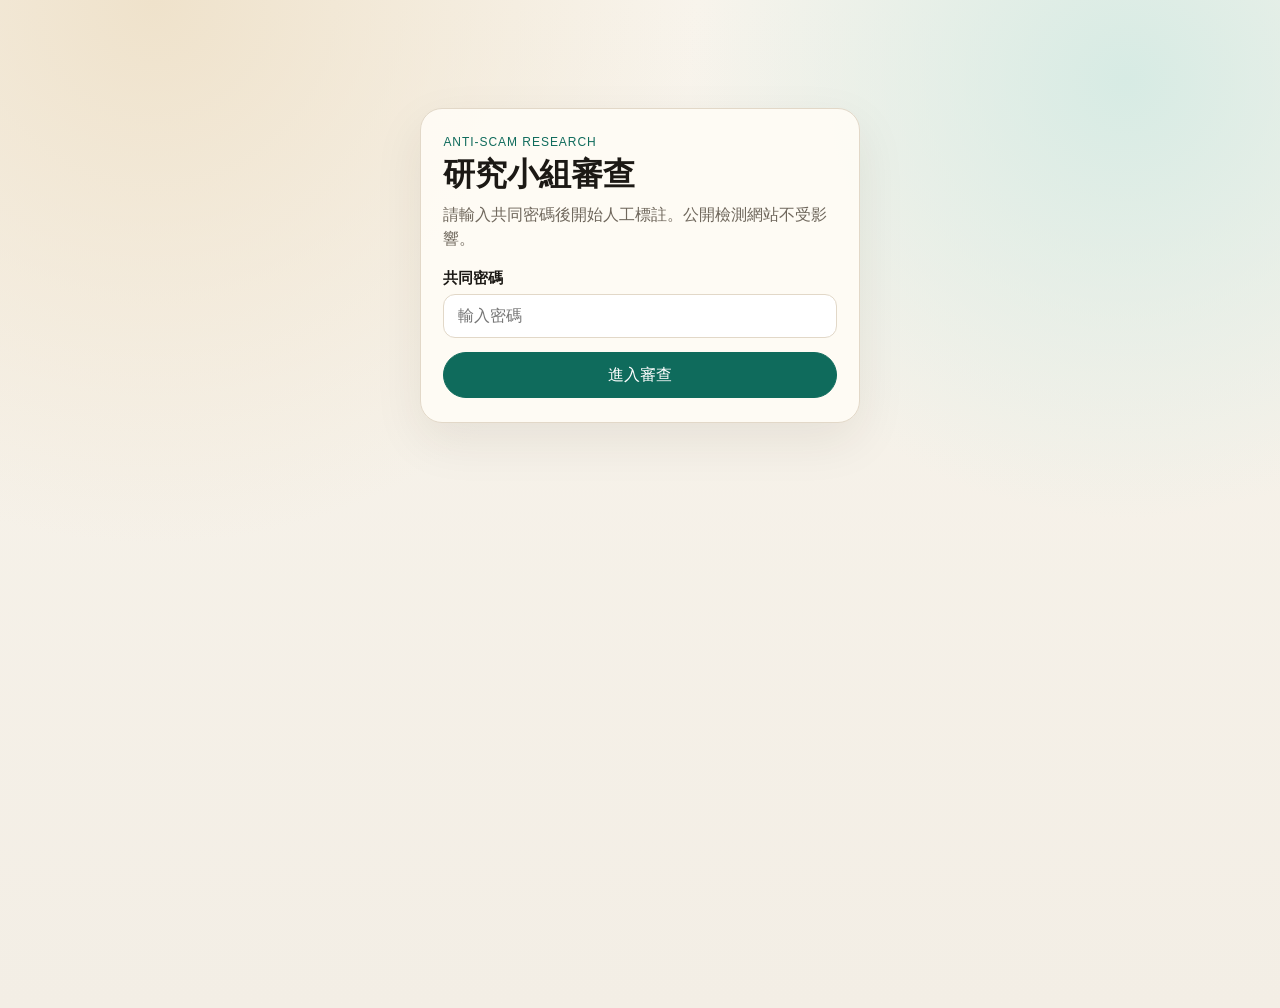
==== review/index.html @ 5e1a11aa "Add password-protected research review UI on Flask Serve /review behind REVIEW_PASSWORD session auth" ====
<!DOCTYPE html>
<html lang="zh-Hant">
<head>
  <meta charset="UTF-8">
  <meta name="viewport" content="width=device-width, initial-scale=1.0">
  <title>研究小組 Review</title>
  <link rel="stylesheet" href="/review/style.css">
</head>
<body>
  <div id="loginView" class="screen">
    <div class="login-card">
      <p class="eyebrow">Anti-scam research</p>
      <h1>研究小組審查</h1>
      <p class="lead">請輸入共同密碼後開始人工標註。公開檢測網站不受影響。</p>
      <label for="passwordInput">共同密碼</label>
      <input id="passwordInput" type="password" autocomplete="current-password" placeholder="輸入密碼">
      <button id="loginBtn" type="button" class="btn primary wide">進入審查</button>
      <p id="loginError" class="error" hidden></p>
    </div>
  </div>

  <div id="appView" class="screen" hidden>
    <header class="topbar">
      <div>
        <p class="eyebrow">Fuzzy 短網址審查</p>
        <h1>一筆一筆看目的地</h1>
      </div>
      <div class="topbar-actions">
        <button id="exportBtn" type="button" class="btn">匯出 CSV</button>
        <button id="logoutBtn" type="button" class="btn ghost">登出</button>
      </div>
    </header>

    <section class="progress-panel">
      <div class="progress-copy">
        <strong id="progressText">已完成 0 / 0</strong>
        <span id="progressHint">先開短網址，再選三個標註</span>
      </div>
      <div class="progress-track" aria-hidden="true"><span id="progressBar"></span></div>
    </section>

    <main class="layout">
      <article class="panel read-panel">
        <div class="meta-row">
          <span class="pill" id="itemId">#-</span>
          <span class="pill soft" id="hostPill">-</span>
        </div>
        <h2 id="itemTitle">載入中…</h2>
        <dl class="meta-grid">
          <div>
            <dt>來源日期</dt>
            <dd id="itemDate">—</dd>
          </div>
          <div>
            <dt>短網址</dt>
            <dd><a id="shortLink" href="#" target="_blank" rel="noopener" class="break-url">—</a></dd>
          </div>
          <div>
            <dt>PTT 文章</dt>
            <dd><a id="articleLink" href="#" target="_blank" rel="noopener" class="break-url">—</a></dd>
          </div>
        </dl>

        <div class="link-actions">
          <a id="openShortBtn" class="btn primary" href="#" target="_blank" rel="noopener">開短網址看目的地</a>
          <a id="openArticleBtn" class="btn" href="#" target="_blank" rel="noopener">開 PTT 原文</a>
        </div>

        <div class="content-block">
          <div class="content-head">
            <h3>文章內容</h3>
            <span class="muted">可捲動閱讀</span>
          </div>
          <div id="itemContent" class="content-body">（此筆沒有對到正文，請改看 PTT 原文）</div>
        </div>
      </article>

      <aside class="panel annotate-panel">
        <h3>這筆要標什麼？</h3>
        <p class="annotate-help">只判斷「短網址導到的目的地」，不是整篇文章貼 scam 標籤。</p>

        <fieldset>
          <legend>1. 有沒有成功打開目的地？</legend>
          <div class="choice-grid" data-field="destination_opened">
            <button type="button" data-value="yes">有打開</button>
            <button type="button" data-value="no">打不開</button>
            <button type="button" data-value="skip">先跳過</button>
          </div>
        </fieldset>

        <fieldset>
          <legend>2. 目的地類型</legend>
          <div class="choice-grid wrap" data-field="destination_type">
            <button type="button" data-value="新聞">新聞</button>
            <button type="button" data-value="政府或防詐宣導">政府／防詐宣導</button>
            <button type="button" data-value="社群平台">社群平台</button>
            <button type="button" data-value="疑似詐騙站">疑似詐騙站</button>
            <button type="button" data-value="短網址失效">短網址失效</button>
            <button type="button" data-value="其他">其他</button>
            <button type="button" data-value="不確定">不確定</button>
          </div>
        </fieldset>

        <fieldset>
          <legend>3. 目的地本身是不是詐騙站？</legend>
          <div class="choice-grid" data-field="is_scam_related_destination">
            <button type="button" data-value="yes">是（詐騙落地頁）</button>
            <button type="button" data-value="no">否（新聞／宣導等）</button>
            <button type="button" data-value="unsure">不確定</button>
          </div>
        </fieldset>

        <label for="humanNotes">備註</label>
        <textarea id="humanNotes" rows="3" placeholder="例如：導到某新聞網站、已失效…"></textarea>

        <label for="reviewerInput">檢視者</label>
        <input id="reviewerInput" type="text" placeholder="例如：小陳">

        <p id="saveStatus" class="save-status" aria-live="polite"></p>

        <div class="nav-row">
          <button id="prevBtn" type="button" class="btn">上一筆</button>
          <button id="jumpBtn" type="button" class="btn">下一筆未填</button>
          <button id="nextBtn" type="button" class="btn primary">存檔並下一筆</button>
        </div>
      </aside>
    </main>
  </div>

  <script src="/review/app.js"></script>
</body>
</html>
---- review/style.css ----
:root {
  --bg: #f6f1e8;
  --ink: #1c1915;
  --muted: #6f675c;
  --card: rgba(255, 252, 246, 0.92);
  --line: #e2d8c8;
  --accent: #0f6b5c;
  --accent-soft: #d8efe9;
  --warn: #9a3412;
  --shadow: 0 18px 50px rgba(48, 36, 18, 0.08);
  --radius: 18px;
}

* { box-sizing: border-box; }

body {
  margin: 0;
  min-height: 100vh;
  color: var(--ink);
  font-family: "Iowan Old Style", "Palatino Linotype", "Noto Serif TC", "Songti TC", Georgia, serif;
  background:
    radial-gradient(circle at 12% 0%, #efe2cb 0%, transparent 36%),
    radial-gradient(circle at 88% 8%, #d7ebe4 0%, transparent 30%),
    linear-gradient(180deg, #f8f4ec 0%, #f3eee5 100%);
}

.screen { min-height: 100vh; }

.login-card {
  width: min(440px, calc(100% - 2rem));
  margin: 12vh auto 0;
  padding: 1.6rem 1.4rem 1.5rem;
  background: var(--card);
  border: 1px solid var(--line);
  border-radius: calc(var(--radius) + 4px);
  box-shadow: var(--shadow);
}

.eyebrow {
  margin: 0 0 0.35rem;
  text-transform: uppercase;
  letter-spacing: 0.08em;
  font-size: 0.75rem;
  color: var(--accent);
  font-family: "Avenir Next", "PingFang TC", "Noto Sans TC", sans-serif;
}

h1, h2, h3 {
  font-weight: 650;
  line-height: 1.25;
  margin: 0;
}

.lead, .annotate-help, .muted, .save-status {
  color: var(--muted);
  font-family: "Avenir Next", "PingFang TC", "Noto Sans TC", sans-serif;
}

.lead { margin: 0.55rem 0 1.1rem; line-height: 1.5; }

label, legend {
  display: block;
  margin: 0.85rem 0 0.4rem;
  font-size: 0.92rem;
  font-family: "Avenir Next", "PingFang TC", "Noto Sans TC", sans-serif;
  font-weight: 650;
}

input[type="password"],
input[type="text"],
textarea {
  width: 100%;
  border: 1px solid var(--line);
  border-radius: 12px;
  padding: 0.75rem 0.85rem;
  font: inherit;
  background: #fff;
  color: var(--ink);
}

textarea { resize: vertical; min-height: 84px; }

.btn {
  appearance: none;
  border: 1px solid var(--line);
  background: #fff;
  color: var(--ink);
  border-radius: 999px;
  padding: 0.7rem 1rem;
  font: inherit;
  font-family: "Avenir Next", "PingFang TC", "Noto Sans TC", sans-serif;
  cursor: pointer;
  text-decoration: none;
  display: inline-flex;
  align-items: center;
  justify-content: center;
  gap: 0.35rem;
}

.btn.primary {
  background: var(--accent);
  border-color: var(--accent);
  color: #fff;
}

.btn.ghost { background: transparent; }
.btn.wide { width: 100%; margin-top: 0.9rem; }
.btn:hover { filter: brightness(0.98); }

.error {
  margin: 0.8rem 0 0;
  color: var(--warn);
  font-family: "Avenir Next", "PingFang TC", "Noto Sans TC", sans-serif;
}

#appView { padding: 1rem 1rem 2.5rem; }
.topbar {
  max-width: 1100px;
  margin: 0 auto 1rem;
  display: flex;
  justify-content: space-between;
  gap: 1rem;
  align-items: flex-start;
}
.topbar-actions { display: flex; gap: 0.5rem; flex-wrap: wrap; }

.progress-panel {
  max-width: 1100px;
  margin: 0 auto 1rem;
  padding: 0.9rem 1rem;
  background: var(--card);
  border: 1px solid var(--line);
  border-radius: var(--radius);
}
.progress-copy {
  display: flex;
  justify-content: space-between;
  gap: 0.75rem;
  flex-wrap: wrap;
  margin-bottom: 0.55rem;
  font-family: "Avenir Next", "PingFang TC", "Noto Sans TC", sans-serif;
}
.progress-track {
  height: 10px;
  border-radius: 999px;
  background: #e8dfd1;
  overflow: hidden;
}
.progress-track > span {
  display: block;
  height: 100%;
  width: 0%;
  background: linear-gradient(90deg, #0f6b5c, #2f9e8b);
  transition: width 0.2s ease;
}

.layout {
  max-width: 1100px;
  margin: 0 auto;
  display: grid;
  grid-template-columns: 1.35fr 0.95fr;
  gap: 1rem;
  align-items: start;
}

.panel {
  background: var(--card);
  border: 1px solid var(--line);
  border-radius: var(--radius);
  box-shadow: var(--shadow);
  padding: 1.15rem 1.15rem 1.25rem;
}

.meta-row { display: flex; gap: 0.45rem; flex-wrap: wrap; margin-bottom: 0.55rem; }
.pill {
  display: inline-flex;
  align-items: center;
  padding: 0.28rem 0.65rem;
  border-radius: 999px;
  background: var(--accent-soft);
  color: var(--accent);
  font-size: 0.82rem;
  font-family: "Avenir Next", "PingFang TC", "Noto Sans TC", sans-serif;
  font-weight: 650;
}
.pill.soft { background: #f0e7da; color: var(--muted); }

.meta-grid {
  display: grid;
  grid-template-columns: 1fr;
  gap: 0.55rem;
  margin: 0.9rem 0 1rem;
}
.meta-grid dt {
  margin: 0;
  font-size: 0.78rem;
  color: var(--muted);
  font-family: "Avenir Next", "PingFang TC", "Noto Sans TC", sans-serif;
}
.meta-grid dd { margin: 0.15rem 0 0; }
.break-url {
  color: var(--accent);
  word-break: break-all;
  overflow-wrap: anywhere;
  font-family: "Avenir Next", "PingFang TC", "Noto Sans TC", sans-serif;
  font-size: 0.92rem;
}

.link-actions {
  display: flex;
  flex-wrap: wrap;
  gap: 0.5rem;
  margin-bottom: 1rem;
}

.content-block {
  border-top: 1px solid var(--line);
  padding-top: 0.85rem;
}
.content-head {
  display: flex;
  justify-content: space-between;
  align-items: baseline;
  gap: 0.5rem;
  margin-bottom: 0.45rem;
}
.content-body {
  max-height: min(48vh, 420px);
  overflow: auto;
  padding: 0.85rem 0.95rem;
  border-radius: 14px;
  background: #fffaf2;
  border: 1px solid var(--line);
  white-space: pre-wrap;
  line-height: 1.65;
  font-size: 0.98rem;
}

.annotate-panel fieldset {
  border: 0;
  margin: 0 0 0.85rem;
  padding: 0;
}
.annotate-help { margin: 0.35rem 0 0.85rem; font-size: 0.9rem; }

.choice-grid {
  display: grid;
  grid-template-columns: 1fr;
  gap: 0.45rem;
}
.choice-grid.wrap {
  grid-template-columns: 1fr 1fr;
}
.choice-grid button {
  appearance: none;
  border: 1px solid var(--line);
  background: #fff;
  border-radius: 14px;
  padding: 0.85rem 0.9rem;
  text-align: left;
  font: inherit;
  font-family: "Avenir Next", "PingFang TC", "Noto Sans TC", sans-serif;
  cursor: pointer;
  min-height: 48px;
}
.choice-grid button.active {
  border-color: var(--accent);
  background: var(--accent-soft);
  color: var(--accent);
  font-weight: 700;
  box-shadow: inset 0 0 0 1px var(--accent);
}

.nav-row {
  display: grid;
  grid-template-columns: 1fr 1fr;
  gap: 0.5rem;
  margin-top: 0.9rem;
}
.nav-row .primary { grid-column: 1 / -1; }

.save-status {
  min-height: 1.2em;
  margin: 0.55rem 0 0;
  font-size: 0.88rem;
}

@media (max-width: 900px) {
  .layout { grid-template-columns: 1fr; }
  .topbar { flex-direction: column; }
  .choice-grid.wrap { grid-template-columns: 1fr; }
  .content-body { max-height: 38vh; }
  .login-card { margin-top: 8vh; }
}
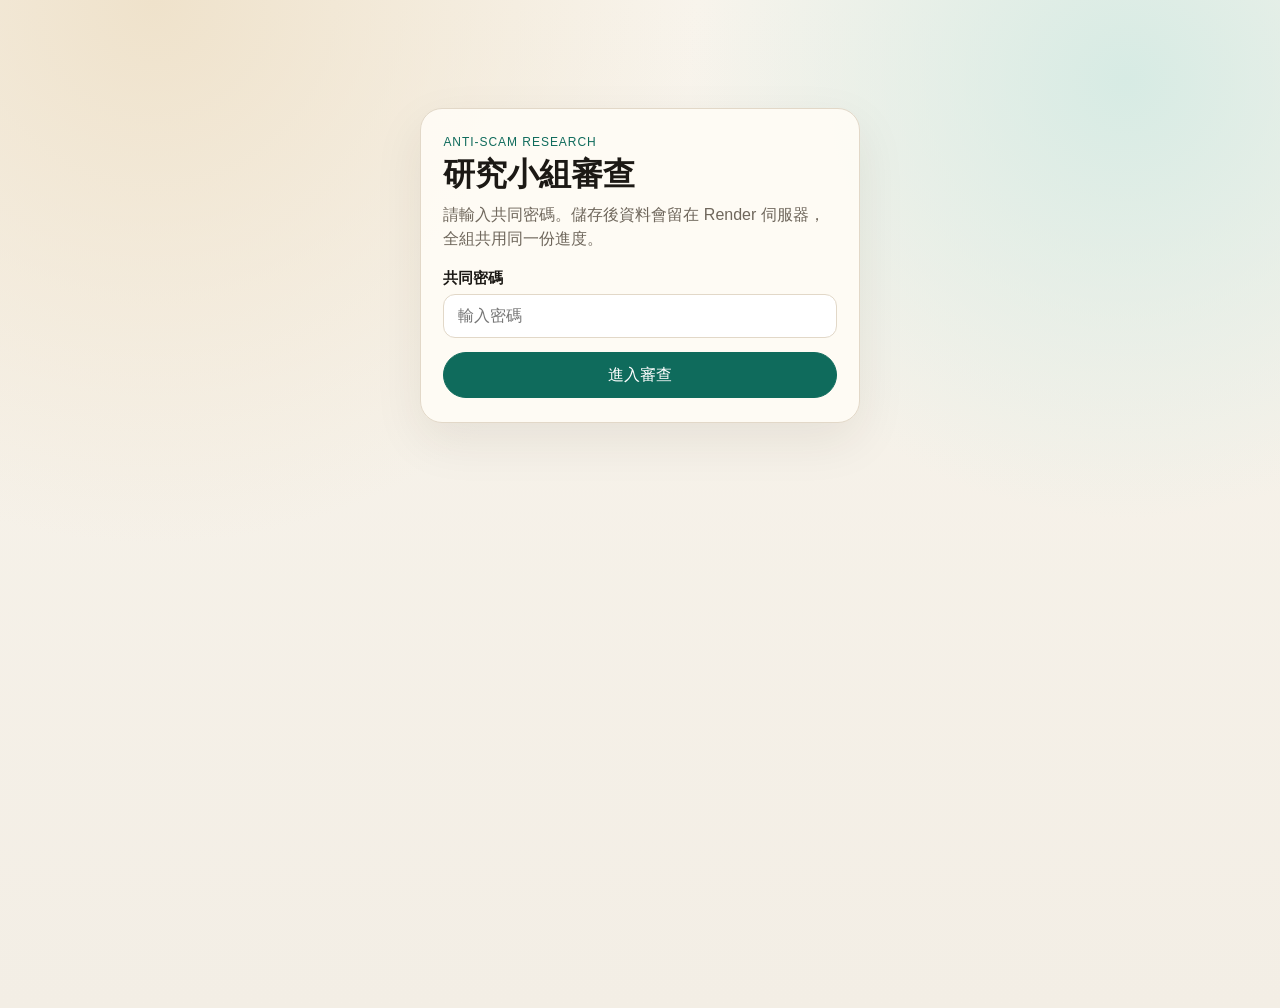
==== commit 770eefc0: "Persist shared Review answers on Render with completion locks. Save PTT Temp annotations to server a" ====
--- a/review/index.html
+++ b/review/index.html
@@ -11,7 +11,7 @@
     <div class="login-card">
       <p class="eyebrow">Anti-scam research</p>
       <h1>研究小組審查</h1>
-      <p class="lead">請輸入共同密碼後開始人工標註。公開檢測網站不受影響。</p>
+      <p class="lead">請輸入共同密碼。儲存後資料會留在 Render 伺服器，全組共用同一份進度。</p>
       <label for="passwordInput">共同密碼</label>
       <input id="passwordInput" type="password" autocomplete="current-password" placeholder="輸入密碼">
       <button id="loginBtn" type="button" class="btn primary wide">進入審查</button>
@@ -22,29 +22,37 @@
   <div id="appView" class="screen" hidden>
     <header class="topbar">
       <div>
-        <p class="eyebrow">Fuzzy 短網址審查</p>
-        <h1>一筆一筆看目的地</h1>
+        <p class="eyebrow" id="datasetEyebrow">PTT Temp 人工審查</p>
+        <h1 id="datasetHeading">一筆一筆手動抽 Keyword</h1>
       </div>
       <div class="topbar-actions">
-        <button id="exportBtn" type="button" class="btn">匯出 CSV</button>
+        <button id="refreshBtn" type="button" class="btn">重新載入進度</button>
         <button id="logoutBtn" type="button" class="btn ghost">登出</button>
       </div>
     </header>
 
     <section class="progress-panel">
       <div class="progress-copy">
-        <strong id="progressText">已完成 0 / 0</strong>
-        <span id="progressHint">先開短網址，再選三個標註</span>
+        <strong id="progressText">總共 0 篇 · 已完成 0 · 剩 0</strong>
+        <span id="progressHint">請先填檢視者姓名，完成後按「儲存」</span>
       </div>
       <div class="progress-track" aria-hidden="true"><span id="progressBar"></span></div>
     </section>
 
-    <main class="layout">
+    <div id="emptyState" class="empty-state" hidden>
+      <h2>還沒有 Temp 候選文章</h2>
+      <p id="emptyStateHint">請先執行第一階段 pipeline，把 temp 文章匯入後再來審查。</p>
+      <pre id="emptyStateCmd" class="empty-cmd">python run_ptt_pipeline.py</pre>
+    </div>
+
+    <main id="reviewMain" class="layout">
       <article class="panel read-panel">
         <div class="meta-row">
           <span class="pill" id="itemId">#-</span>
           <span class="pill soft" id="hostPill">-</span>
+          <span class="pill done" id="donePill" hidden>已完成</span>
         </div>
+        <p id="doneByLine" class="done-by" hidden></p>
         <h2 id="itemTitle">載入中…</h2>
         <dl class="meta-grid">
           <div>
@@ -52,8 +60,12 @@
             <dd id="itemDate">—</dd>
           </div>
           <div>
-            <dt>短網址</dt>
-            <dd><a id="shortLink" href="#" target="_blank" rel="noopener" class="break-url">—</a></dd>
+            <dt>看板</dt>
+            <dd id="itemBoard">—</dd>
+          </div>
+          <div>
+            <dt>搜尋關鍵字</dt>
+            <dd id="itemKeyword">—</dd>
           </div>
           <div>
             <dt>PTT 文章</dt>
@@ -62,8 +74,7 @@
         </dl>
 
         <div class="link-actions">
-          <a id="openShortBtn" class="btn primary" href="#" target="_blank" rel="noopener">開短網址看目的地</a>
-          <a id="openArticleBtn" class="btn" href="#" target="_blank" rel="noopener">開 PTT 原文</a>
+          <a id="openArticleBtn" class="btn primary" href="#" target="_blank" rel="noopener">開 PTT 原文</a>
         </div>
 
         <div class="content-block">
@@ -76,44 +87,54 @@
       </article>
 
       <aside class="panel annotate-panel">
-        <h3>這筆要標什麼？</h3>
-        <p class="annotate-help">只判斷「短網址導到的目的地」，不是整篇文章貼 scam 標籤。</p>
+        <div id="pttAnnotate">
+          <h3>Temp 人工檢查</h3>
+          <p class="annotate-help">
+            組員閱讀文章與 URL 後，自行判斷是否值得繼續追查，並<strong>手動輸入</strong> Keyword。
+            程式不會自動抽詞或判斷。
+          </p>
+          <p id="lockedNotice" class="locked-notice" hidden>
+            這篇已由其他組員完成，請按「下一筆未填」改審其他文章。
+          </p>
 
-        <fieldset>
-          <legend>1. 有沒有成功打開目的地？</legend>
-          <div class="choice-grid" data-field="destination_opened">
-            <button type="button" data-value="yes">有打開</button>
-            <button type="button" data-value="no">打不開</button>
-            <button type="button" data-value="skip">先跳過</button>
-          </div>
-        </fieldset>
+          <fieldset>
+            <legend>1. 文章內容是否包含詐騙相關資訊？</legend>
+            <div class="choice-grid" data-field="content_relevant">
+              <button type="button" data-value="yes">有</button>
+              <button type="button" data-value="no">沒有</button>
+            </div>
+          </fieldset>
 
-        <fieldset>
-          <legend>2. 目的地類型</legend>
-          <div class="choice-grid wrap" data-field="destination_type">
-            <button type="button" data-value="新聞">新聞</button>
-            <button type="button" data-value="政府或防詐宣導">政府／防詐宣導</button>
-            <button type="button" data-value="社群平台">社群平台</button>
-            <button type="button" data-value="疑似詐騙站">疑似詐騙站</button>
-            <button type="button" data-value="短網址失效">短網址失效</button>
-            <button type="button" data-value="其他">其他</button>
-            <button type="button" data-value="不確定">不確定</button>
-          </div>
-        </fieldset>
+          <fieldset>
+            <legend>2. 文章中的 URL 是否包含詐騙相關資訊？</legend>
+            <div class="choice-grid" data-field="url_relevant">
+              <button type="button" data-value="yes">有</button>
+              <button type="button" data-value="no">沒有</button>
+              <button type="button" data-value="none">無 URL</button>
+            </div>
+          </fieldset>
 
-        <fieldset>
-          <legend>3. 目的地本身是不是詐騙站？</legend>
-          <div class="choice-grid" data-field="is_scam_related_destination">
-            <button type="button" data-value="yes">是（詐騙落地頁）</button>
-            <button type="button" data-value="no">否（新聞／宣導等）</button>
-            <button type="button" data-value="unsure">不確定</button>
-          </div>
-        </fieldset>
+          <label for="keywordsInput">3. 手動輸入 Keyword（每行一個）</label>
+          <p class="annotate-help">
+            這些詞之後會拿去第二階段搜尋 PTT。請組員自己輸入，例如：假投資、虛擬貨幣、要求匯款。
+            若前面選「有」，至少填一個 Keyword。有填任何 Keyword 時一律保持 temp；只有「內容無相關 + URL 無相關 + 無 Keyword」才會存成 non_match。
+          </p>
+          <textarea
+            id="keywordsInput"
+            rows="5"
+            placeholder="假投資&#10;虛擬貨幣&#10;要求匯款"
+          ></textarea>
+
+          <p class="status-pill-row">
+            目前狀態：
+            <span class="pill soft" id="pttStatusPill">temp</span>
+          </p>
+        </div>
 
         <label for="humanNotes">備註</label>
-        <textarea id="humanNotes" rows="3" placeholder="例如：導到某新聞網站、已失效…"></textarea>
+        <textarea id="humanNotes" rows="3" placeholder="例如：偏宣導、可再確認…"></textarea>
 
-        <label for="reviewerInput">檢視者</label>
+        <label for="reviewerInput">檢視者（必填後再儲存）</label>
         <input id="reviewerInput" type="text" placeholder="例如：小陳">
 
         <p id="saveStatus" class="save-status" aria-live="polite"></p>
@@ -121,7 +142,8 @@
         <div class="nav-row">
           <button id="prevBtn" type="button" class="btn">上一筆</button>
           <button id="jumpBtn" type="button" class="btn">下一筆未填</button>
-          <button id="nextBtn" type="button" class="btn primary">存檔並下一筆</button>
+          <button id="saveBtn" type="button" class="btn primary">儲存</button>
+          <button id="nextBtn" type="button" class="btn">儲存並下一筆未填</button>
         </div>
       </aside>
     </main>
--- a/review/style.css
+++ b/review/style.css
@@ -122,7 +122,79 @@
   gap: 1rem;
   align-items: flex-start;
 }
-.topbar-actions { display: flex; gap: 0.5rem; flex-wrap: wrap; }
+.topbar-actions {
+  display: flex;
+  gap: 0.5rem;
+  flex-wrap: wrap;
+  align-items: center;
+}
+.dataset-label {
+  margin: 0;
+  font-size: 0.82rem;
+  color: var(--muted);
+}
+.dataset-switch {
+  display: inline-flex;
+  align-items: center;
+  gap: 0.4rem;
+  flex-wrap: wrap;
+}
+.dataset-btn {
+  appearance: none;
+  border: 1px solid var(--line);
+  background: #fff;
+  color: var(--ink);
+  border-radius: 999px;
+  padding: 0.55rem 0.9rem;
+  font: inherit;
+  font-family: "Avenir Next", "PingFang TC", "Noto Sans TC", sans-serif;
+  cursor: pointer;
+  min-height: 40px;
+}
+.dataset-btn.active {
+  background: var(--accent-soft);
+  border-color: var(--accent);
+  color: var(--accent);
+  font-weight: 700;
+}
+[hidden] { display: none !important; }
+
+.status-pill-row {
+  margin: 0.75rem 0 0;
+  font-family: "Avenir Next", "PingFang TC", "Noto Sans TC", sans-serif;
+  font-size: 0.9rem;
+  color: var(--muted);
+}
+#keywordsInput {
+  min-height: 120px;
+  font-family: "Avenir Next", "PingFang TC", "Noto Sans TC", sans-serif;
+  line-height: 1.5;
+}
+.empty-state {
+  max-width: 1100px;
+  margin: 0 auto 1rem;
+  padding: 1.4rem 1.2rem;
+  background: var(--card);
+  border: 1px dashed var(--line);
+  border-radius: var(--radius);
+}
+.empty-state h2 { margin-bottom: 0.45rem; }
+.empty-state p {
+  margin: 0 0 0.85rem;
+  color: var(--muted);
+  font-family: "Avenir Next", "PingFang TC", "Noto Sans TC", sans-serif;
+  line-height: 1.5;
+}
+.empty-cmd {
+  margin: 0;
+  padding: 0.85rem 1rem;
+  border-radius: 12px;
+  background: #fffaf2;
+  border: 1px solid var(--line);
+  overflow-x: auto;
+  font-size: 0.9rem;
+  font-family: ui-monospace, SFMono-Regular, Menlo, Consolas, monospace;
+}
 
 .progress-panel {
   max-width: 1100px;
@@ -185,6 +257,34 @@
 }
 .pill.soft { background: #f0e7da; color: var(--muted); }
 
+.pill.done {
+  background: var(--accent-soft);
+  color: var(--accent);
+  font-weight: 650;
+}
+
+.done-by,
+.locked-notice {
+  margin: 0.35rem 0 0.75rem;
+  font-family: "Avenir Next", "PingFang TC", "Noto Sans TC", sans-serif;
+  font-size: 0.92rem;
+}
+
+.locked-notice {
+  color: var(--warn);
+  padding: 0.65rem 0.75rem;
+  background: #fff4ec;
+  border: 1px solid #f3d5c4;
+  border-radius: 12px;
+}
+
+.choice-grid button:disabled,
+textarea:disabled,
+input:disabled {
+  opacity: 0.55;
+  cursor: not-allowed;
+}
+
 .meta-grid {
   display: grid;
   grid-template-columns: 1fr;
